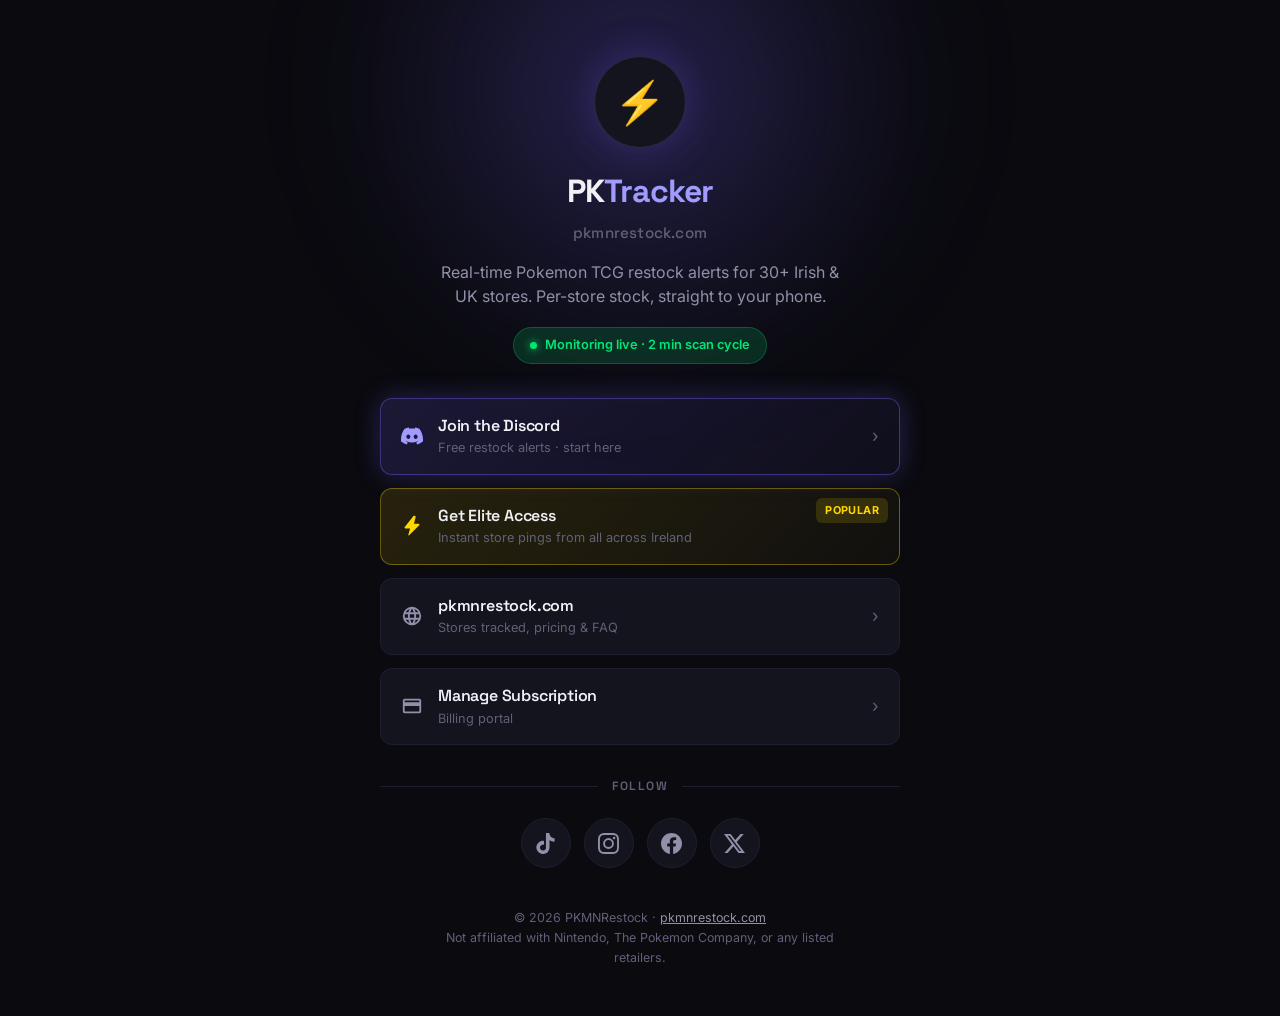
==== links.html @ 0af0466c "Add PK Tracker link-in-bio page Single static page at /links for social bios. Reuses style.css desig" ====
<!DOCTYPE html>
<html lang="en">
<head>
<!-- Google Tag Manager -->
<script>(function(w,d,s,l,i){w[l]=w[l]||[];w[l].push({'gtm.start':
new Date().getTime(),event:'gtm.js'});var f=d.getElementsByTagName(s)[0],
j=d.createElement(s),dl=l!='dataLayer'?'&l='+l:'';j.async=true;j.src=
'https://www.googletagmanager.com/gtm.js?id='+i+dl;f.parentNode.insertBefore(j,f);
})(window,document,'script','dataLayer','GTM-W5GQ55MK');</script>
<!-- End Google Tag Manager -->
    <meta charset="UTF-8">
    <meta name="viewport" content="width=device-width, initial-scale=1.0">
    <title>PK Tracker - All Links</title>
    <meta name="description" content="Every PK Tracker link in one place - Discord, TikTok, Instagram, and real-time Pokemon TCG restock alerts for Ireland &amp; UK.">
    <meta name="robots" content="index, follow">
    <link rel="canonical" href="https://pkmnrestock.com/links">
    <meta property="og:title" content="PK Tracker - All Links">
    <meta property="og:description" content="Every PK Tracker link in one place - Discord, socials, and Pokemon TCG restock alerts.">
    <meta property="og:type" content="website">
    <meta property="og:url" content="https://pkmnrestock.com/links">
    <link rel="preconnect" href="https://fonts.googleapis.com">
    <link rel="preconnect" href="https://fonts.gstatic.com" crossorigin>
    <link href="https://fonts.googleapis.com/css2?family=Inter:wght@400;500;600;700;800;900&family=Space+Grotesk:wght@500;600;700&display=swap" rel="stylesheet">
    <link rel="stylesheet" href="style.css?v=9">
    <style>
        /* ── Link-in-bio page ───────────────────────────────────────────── */
        .links-page {
            min-height: 100vh;
            display: flex;
            flex-direction: column;
            align-items: center;
            padding: 56px 20px 48px;
            position: relative;
            overflow: hidden;
        }

        /* Ambient glow, same treatment as the hero on the landing page */
        .links-glow {
            position: absolute;
            top: -220px;
            left: 50%;
            transform: translateX(-50%);
            width: 620px;
            height: 620px;
            background: radial-gradient(circle, var(--accent-glow) 0%, transparent 68%);
            filter: blur(60px);
            pointer-events: none;
            z-index: 0;
        }

        .links-inner {
            position: relative;
            z-index: 1;
            width: 100%;
            max-width: 520px;
            display: flex;
            flex-direction: column;
            align-items: center;
        }

        /* ── Profile header ─────────────────────────────────────────────── */
        .links-avatar {
            width: 92px;
            height: 92px;
            border-radius: 50%;
            display: flex;
            align-items: center;
            justify-content: center;
            font-size: 2.6rem;
            background: var(--bg-card);
            border: 1px solid var(--border-light);
            box-shadow: 0 0 40px var(--accent-glow);
            margin-bottom: 18px;
        }

        .links-name {
            font-family: 'Space Grotesk', 'Inter', sans-serif;
            font-size: 2rem;
            font-weight: 700;
            letter-spacing: -1px;
            text-align: center;
        }

        .links-handle {
            font-family: 'Space Grotesk', 'Inter', sans-serif;
            font-size: 0.95rem;
            font-weight: 500;
            letter-spacing: 0.2px;
            color: var(--text-muted);
            margin-top: 4px;
        }

        .links-bio {
            margin-top: 14px;
            text-align: center;
            color: var(--text-secondary);
            font-size: 1rem;
            max-width: 420px;
            line-height: 1.55;
        }

        .links-status {
            display: inline-flex;
            align-items: center;
            gap: 8px;
            margin-top: 18px;
            padding: 7px 16px;
            border-radius: 999px;
            background: var(--green-glow);
            border: 1px solid rgba(0, 230, 118, 0.25);
            font-size: 0.8rem;
            font-weight: 600;
            color: var(--green);
        }

        .status-dot {
            width: 7px;
            height: 7px;
            border-radius: 50%;
            background: var(--green);
            box-shadow: 0 0 8px var(--green);
            animation: pulse 2s ease-in-out infinite;
        }

        @keyframes pulse {
            0%, 100% { opacity: 1; }
            50%      { opacity: 0.35; }
        }

        /* ── Link buttons ───────────────────────────────────────────────── */
        .links-list {
            width: 100%;
            margin-top: 34px;
            display: flex;
            flex-direction: column;
            gap: 13px;
        }

        .link-row {
            position: relative;
            overflow: hidden;
            display: flex;
            align-items: center;
            gap: 15px;
            width: 100%;
            padding: 17px 20px;
            border-radius: var(--radius);
            background: var(--bg-card);
            border: 1px solid var(--border);
            transition: all var(--transition);
        }

        .link-row:hover {
            background: var(--bg-card-hover);
            border-color: var(--border-light);
            transform: translateY(-2px);
            box-shadow: var(--shadow);
        }

        .link-row .link-icon {
            flex-shrink: 0;
            width: 22px;
            height: 22px;
            display: flex;
            align-items: center;
            justify-content: center;
            color: var(--text-secondary);
            transition: color var(--transition);
        }

        .link-row:hover .link-icon { color: var(--text-primary); }

        .link-icon svg { width: 100%; height: 100%; fill: currentColor; }

        .link-text { flex: 1; min-width: 0; }

        .link-title {
            display: block;
            font-family: 'Space Grotesk', 'Inter', sans-serif;
            font-size: 1rem;
            font-weight: 600;
            letter-spacing: -0.2px;
            line-height: 1.3;
            color: var(--text-primary);
        }

        .link-sub {
            display: block;
            font-size: 0.8rem;
            line-height: 1.35;
            color: var(--text-muted);
            margin-top: 3px;
        }

        .link-arrow {
            flex-shrink: 0;
            color: var(--text-muted);
            font-size: 1.1rem;
            transition: transform var(--transition), color var(--transition);
        }

        .link-row:hover .link-arrow {
            transform: translateX(3px);
            color: var(--text-secondary);
        }

        /* Featured (primary CTA) variant */
        .link-row.featured {
            background: linear-gradient(135deg, rgba(108, 92, 231, 0.18), rgba(108, 92, 231, 0.06));
            border-color: rgba(108, 92, 231, 0.45);
            box-shadow: 0 0 26px var(--accent-glow);
        }

        .link-row.featured:hover {
            border-color: var(--accent-light);
            box-shadow: 0 0 38px var(--accent-glow);
        }

        .link-row.featured .link-icon,
        .link-row.featured:hover .link-icon { color: var(--accent-light); }

        /* Elite / gold variant */
        .link-row.gold {
            background: linear-gradient(135deg, rgba(255, 215, 0, 0.12), rgba(255, 215, 0, 0.03));
            border-color: rgba(255, 215, 0, 0.35);
        }

        .link-row.gold:hover { border-color: var(--gold); }

        .link-row.gold .link-icon,
        .link-row.gold:hover .link-icon { color: var(--gold); }

        .link-badge {
            position: absolute;
            top: 9px;
            right: 11px;
            flex-shrink: 0;
            font-size: 0.68rem;
            font-weight: 700;
            letter-spacing: 0.4px;
            text-transform: uppercase;
            padding: 4px 9px;
            border-radius: 6px;
            background: rgba(255, 215, 0, 0.14);
            color: var(--gold);
        }

        /* ── Socials row ────────────────────────────────────────────────── */
        .links-divider {
            width: 100%;
            display: flex;
            align-items: center;
            gap: 14px;
            margin: 32px 0 22px;
            color: var(--text-muted);
            font-family: 'Space Grotesk', 'Inter', sans-serif;
            font-size: 0.75rem;
            font-weight: 600;
            letter-spacing: 1.5px;
            text-transform: uppercase;
        }

        .links-divider::before,
        .links-divider::after {
            content: "";
            flex: 1;
            height: 1px;
            background: var(--border);
        }

        .socials {
            display: flex;
            flex-wrap: wrap;
            justify-content: center;
            gap: 13px;
        }

        .social-btn {
            width: 50px;
            height: 50px;
            border-radius: 50%;
            display: flex;
            align-items: center;
            justify-content: center;
            background: var(--bg-card);
            border: 1px solid var(--border);
            color: var(--text-secondary);
            transition: all var(--transition);
        }

        .social-btn svg { width: 21px; height: 21px; fill: currentColor; }

        .social-btn:hover {
            color: var(--text-primary);
            border-color: var(--accent);
            background: rgba(108, 92, 231, 0.1);
            transform: translateY(-3px);
        }

        /* ── Icon animations ───────────────────────────────────────────── */

        /* Idle: gentle stagger so the social row breathes instead of sitting dead */
        @keyframes float-y {
            0%, 100% { transform: translateY(0); }
            50%      { transform: translateY(-4px); }
        }

        .social-btn svg {
            animation: float-y 3.6s ease-in-out infinite;
            transition: transform var(--transition);
        }

        .socials .social-btn:nth-child(1) svg { animation-delay: 0s; }
        .socials .social-btn:nth-child(2) svg { animation-delay: 0.35s; }
        .socials .social-btn:nth-child(3) svg { animation-delay: 0.7s; }
        .socials .social-btn:nth-child(4) svg { animation-delay: 1.05s; }

        /* Hover: stop the drift, pop the glyph */
        .social-btn:hover svg {
            animation-play-state: paused;
            transform: scale(1.18);
        }

        /* Hover: each platform lights up in its own colour */
        .social-btn.tiktok:hover {
            color: #fff;
            border-color: #FE2C55;
            background: rgba(254, 44, 85, 0.12);
            box-shadow: 0 0 22px rgba(254, 44, 85, 0.35);
        }

        .social-btn.instagram:hover {
            color: #fff;
            border-color: #E1306C;
            background: rgba(225, 48, 108, 0.12);
            box-shadow: 0 0 22px rgba(225, 48, 108, 0.35);
        }

        .social-btn.facebook:hover {
            color: #fff;
            border-color: #1877F2;
            background: rgba(24, 119, 242, 0.12);
            box-shadow: 0 0 22px rgba(24, 119, 242, 0.35);
        }

        .social-btn.x:hover {
            color: #fff;
            border-color: #fff;
            background: rgba(255, 255, 255, 0.1);
            box-shadow: 0 0 22px rgba(255, 255, 255, 0.22);
        }

        /* Row icons: shared transition, then per-icon character */
        .link-icon svg { transition: transform var(--transition); }

        /* Discord — idle bob, like it's nudging you */
        @keyframes bob {
            0%, 100% { transform: translateY(0)     rotate(0deg); }
            25%      { transform: translateY(-2.5px) rotate(-7deg); }
            75%      { transform: translateY(1.5px)  rotate(7deg); }
        }

        .icon-discord svg { animation: bob 3s ease-in-out infinite; }
        .link-row:hover .icon-discord svg { transform: scale(1.12); }

        /* Lightning — slow charge/flicker */
        @keyframes zap {
            0%, 100% { filter: drop-shadow(0 0 0 transparent); opacity: 1; }
            50%      { filter: drop-shadow(0 0 7px var(--gold)); opacity: 0.82; }
        }

        .icon-bolt svg { animation: zap 2.4s ease-in-out infinite; }
        .link-row:hover .icon-bolt svg { transform: scale(1.15); }

        /* Globe — full rotation on hover */
        .icon-globe svg { transition: transform 0.7s cubic-bezier(0.4, 0, 0.2, 1); }
        .link-row:hover .icon-globe svg { transform: rotate(360deg); }

        /* Billing — card slides out */
        .link-row:hover .icon-card svg { transform: translateX(3px) scale(1.08); }

        /* Featured row — light sweep across the Discord CTA */
        @keyframes sweep {
            0%        { transform: translateX(-100%); }
            60%, 100% { transform: translateX(100%); }
        }

        .link-row.featured::after {
            content: "";
            position: absolute;
            inset: 0;
            background: linear-gradient(110deg, transparent 25%, rgba(255, 255, 255, 0.08) 50%, transparent 75%);
            transform: translateX(-100%);
            animation: sweep 4.5s ease-in-out infinite;
            pointer-events: none;
        }

        /* ── Footer ─────────────────────────────────────────────────────── */
        .links-footer {
            margin-top: 40px;
            text-align: center;
            font-size: 0.78rem;
            color: var(--text-muted);
            line-height: 1.6;
            max-width: 420px;
        }

        .links-footer a { color: var(--text-secondary); text-decoration: underline; }
        .links-footer a:hover { color: var(--accent-light); }

        @media (max-width: 480px) {
            .links-page  { padding: 40px 16px 36px; }
            .links-name  { font-size: 1.5rem; }
            .link-row    { padding: 15px 16px; gap: 13px; }
            .link-title  { font-size: 0.92rem; }
            .social-btn  { width: 46px; height: 46px; }
        }

        @media (prefers-reduced-motion: reduce) {
            .status-dot,
            .social-btn svg,
            .icon-discord svg,
            .icon-bolt svg,
            .link-row.featured::after {
                animation: none;
            }

            .link-row:hover,
            .social-btn:hover,
            .social-btn:hover svg,
            .link-row:hover .link-icon svg,
            .link-row:hover .icon-globe svg {
                transform: none;
            }
        }
    </style>
</head>
<body>
<!-- Google Tag Manager (noscript) -->
<noscript><iframe src="https://www.googletagmanager.com/ns.html?id=GTM-W5GQ55MK"
height="0" width="0" style="display:none;visibility:hidden"></iframe></noscript>
<!-- End Google Tag Manager (noscript) -->

<main class="links-page">
    <div class="links-glow"></div>

    <div class="links-inner">

        <!-- Profile -->
        <div class="links-avatar">&#9889;</div>
        <h1 class="links-name">PK<span class="logo-accent">Tracker</span></h1>
        <p class="links-handle">pkmnrestock.com</p>
        <p class="links-bio">
            Real-time Pokemon TCG restock alerts for 30+ Irish &amp; UK stores.
            Per-store stock, straight to your phone.
        </p>
        <div class="links-status">
            <span class="status-dot"></span>
            Monitoring live &middot; 2 min scan cycle
        </div>

        <!-- Links -->
        <nav class="links-list">

            <a class="link-row featured" href="https://discord.gg/pktrack" target="_blank" rel="noopener">
                <span class="link-icon icon-discord" aria-hidden="true">
                    <svg viewBox="0 0 24 24"><path d="M20.317 4.3698a19.7913 19.7913 0 00-4.8851-1.5152.0741.0741 0 00-.0785.0371c-.211.3753-.4447.8648-.6083 1.2495-1.8447-.2762-3.68-.2762-5.4868 0-.1636-.3933-.4058-.8742-.6177-1.2495a.077.077 0 00-.0785-.037 19.7363 19.7363 0 00-4.8852 1.515.0699.0699 0 00-.0321.0277C.5334 9.0458-.319 13.5799.0992 18.0578a.0824.0824 0 00.0312.0561c2.0528 1.5076 4.0413 2.4228 5.9929 3.0294a.0777.0777 0 00.0842-.0276c.4616-.6304.8731-1.2952 1.226-1.9942a.076.076 0 00-.0416-.1057c-.6528-.2476-1.2743-.5495-1.8722-.8923a.077.077 0 01-.0076-.1277c.1258-.0943.2517-.1923.3718-.2914a.0743.0743 0 01.0776-.0105c3.9278 1.7933 8.18 1.7933 12.0614 0a.0739.0739 0 01.0785.0095c.1202.099.246.1981.3728.2924a.077.077 0 01-.0066.1276 12.2986 12.2986 0 01-1.873.8914.0766.0766 0 00-.0407.1067c.3604.698.7719 1.3628 1.225 1.9932a.076.076 0 00.0842.0286c1.961-.6067 3.9495-1.5219 6.0023-3.0294a.077.077 0 00.0313-.0552c.5004-5.177-.8382-9.6739-3.5485-13.6604a.061.061 0 00-.0312-.0286zM8.02 15.3312c-1.1825 0-2.1569-1.0857-2.1569-2.419 0-1.3332.9555-2.4189 2.157-2.4189 1.2108 0 2.1757 1.0952 2.1568 2.419 0 1.3332-.9555 2.4189-2.1569 2.4189zm7.9748 0c-1.1825 0-2.1569-1.0857-2.1569-2.419 0-1.3332.9554-2.4189 2.1569-2.4189 1.2108 0 2.1757 1.0952 2.1568 2.419 0 1.3332-.946 2.4189-2.1568 2.4189Z"/></svg>
                </span>
                <span class="link-text">
                    <span class="link-title">Join the Discord</span>
                    <span class="link-sub">Free restock alerts &middot; start here</span>
                </span>
                <span class="link-arrow" aria-hidden="true">&rsaquo;</span>
            </a>

            <a class="link-row gold" href="https://pkmnrestock.com/#pricing">
                <span class="link-icon icon-bolt" aria-hidden="true">
                    <svg viewBox="0 0 24 24"><path d="M13 2 4.09 12.97a1 1 0 0 0 .77 1.64h5.05l-1.9 7.05a.5.5 0 0 0 .88.43L19.91 11.1a1 1 0 0 0-.77-1.64h-5.05l1.9-7.05A.5.5 0 0 0 13 2z"/></svg>
                </span>
                <span class="link-text">
                    <span class="link-title">Get Elite Access</span>
                    <span class="link-sub">Instant store pings from all across Ireland</span>
                </span>
                <span class="link-badge">Popular</span>
            </a>

            <a class="link-row" href="https://pkmnrestock.com">
                <span class="link-icon icon-globe" aria-hidden="true">
                    <svg viewBox="0 0 24 24"><path d="M12 2a10 10 0 1 0 0 20 10 10 0 0 0 0-20zm6.93 6h-2.95a15.65 15.65 0 0 0-1.38-3.56A8.03 8.03 0 0 1 18.93 8zM12 4.04c.83 1.2 1.48 2.53 1.91 3.96h-3.82c.43-1.43 1.08-2.76 1.91-3.96zM4.26 14a7.88 7.88 0 0 1 0-4h3.38a16.6 16.6 0 0 0 0 4H4.26zm.81 2h2.95c.3 1.24.76 2.44 1.38 3.56A7.99 7.99 0 0 1 5.07 16zm2.95-8H5.07a7.99 7.99 0 0 1 4.33-3.56A15.65 15.65 0 0 0 8.02 8zM12 19.96c-.83-1.2-1.48-2.53-1.91-3.96h3.82c-.43 1.43-1.08 2.76-1.91 3.96zM14.34 14H9.66a14.9 14.9 0 0 1 0-4h4.68a14.9 14.9 0 0 1 0 4zm.26 5.56c.62-1.12 1.08-2.32 1.38-3.56h2.95a8.03 8.03 0 0 1-4.33 3.56zM16.36 14a16.6 16.6 0 0 0 0-4h3.38a7.88 7.88 0 0 1 0 4h-3.38z"/></svg>
                </span>
                <span class="link-text">
                    <span class="link-title">pkmnrestock.com</span>
                    <span class="link-sub">Stores tracked, pricing &amp; FAQ</span>
                </span>
                <span class="link-arrow" aria-hidden="true">&rsaquo;</span>
            </a>

            <a class="link-row" href="https://billing.stripe.com/p/login/28E5kEewF97K9Ixa9f3F600" target="_blank" rel="noopener">
                <span class="link-icon icon-card" aria-hidden="true">
                    <svg viewBox="0 0 24 24"><path d="M20 4H4a2 2 0 0 0-2 2v12a2 2 0 0 0 2 2h16a2 2 0 0 0 2-2V6a2 2 0 0 0-2-2zm0 4H4V6h16v2zm0 10H4v-6h16v6z"/></svg>
                </span>
                <span class="link-text">
                    <span class="link-title">Manage Subscription</span>
                    <span class="link-sub">Billing portal</span>
                </span>
                <span class="link-arrow" aria-hidden="true">&rsaquo;</span>
            </a>

        </nav>

        <!-- Socials -->
        <div class="links-divider">Follow</div>
        <div class="socials">

            <a class="social-btn tiktok" href="https://www.tiktok.com/@pkmn.tracker" target="_blank" rel="noopener" aria-label="TikTok">
                <svg viewBox="0 0 24 24"><path d="M12.525.02c1.31-.02 2.61-.01 3.91-.02.08 1.53.63 3.09 1.75 4.17 1.12 1.11 2.7 1.62 4.24 1.79v4.03c-1.44-.05-2.89-.35-4.2-.97-.57-.26-1.1-.59-1.62-.93-.01 2.92.01 5.84-.02 8.75-.08 1.4-.54 2.79-1.35 3.94-1.31 1.92-3.58 3.17-5.91 3.21-1.43.08-2.86-.31-4.08-1.03-2.02-1.19-3.44-3.37-3.65-5.71-.02-.5-.03-1-.01-1.49.18-1.9 1.12-3.72 2.58-4.96 1.66-1.44 3.98-2.13 6.15-1.72.02 1.48-.04 2.96-.04 4.44-.99-.32-2.15-.23-3.02.37-.63.41-1.11 1.04-1.36 1.75-.21.51-.15 1.07-.14 1.61.24 1.64 1.82 3.02 3.5 2.87 1.12-.01 2.19-.66 2.77-1.61.19-.33.4-.67.41-1.06.1-1.79.06-3.57.07-5.36.01-4.03-.01-8.05.02-12.07z"/></svg>
            </a>

            <a class="social-btn instagram" href="https://www.instagram.com/pkmn.tracker" target="_blank" rel="noopener" aria-label="Instagram">
                <svg viewBox="0 0 24 24"><path d="M12 2.16c3.2 0 3.58.01 4.85.07 1.17.05 1.8.25 2.23.41.56.22.96.48 1.38.9.42.42.68.82.9 1.38.16.42.36 1.06.41 2.23.06 1.27.07 1.65.07 4.85s-.01 3.58-.07 4.85c-.05 1.17-.25 1.8-.41 2.23-.22.56-.48.96-.9 1.38-.42.42-.82.68-1.38.9-.42.16-1.06.36-2.23.41-1.27.06-1.65.07-4.85.07s-3.58-.01-4.85-.07c-1.17-.05-1.8-.25-2.23-.41-.56-.22-.96-.48-1.38-.9-.42-.42-.68-.82-.9-1.38-.16-.42-.36-1.06-.41-2.23-.06-1.27-.07-1.65-.07-4.85s.01-3.58.07-4.85c.05-1.17.25-1.8.41-2.23.22-.56.48-.96.9-1.38.42-.42.82-.68 1.38-.9.42-.16 1.06-.36 2.23-.41C8.42 2.17 8.8 2.16 12 2.16zM12 0C8.74 0 8.33.01 7.05.07 5.78.13 4.9.33 4.14.63c-.79.3-1.46.72-2.13 1.38C1.35 2.68.93 3.35.63 4.14.33 4.9.13 5.78.07 7.05.01 8.33 0 8.74 0 12s.01 3.67.07 4.95c.06 1.27.26 2.15.56 2.91.3.79.72 1.46 1.38 2.13.67.66 1.34 1.08 2.13 1.38.76.3 1.64.5 2.91.56C8.33 23.99 8.74 24 12 24s3.67-.01 4.95-.07c1.27-.06 2.15-.26 2.91-.56.79-.3 1.46-.72 2.13-1.38.66-.67 1.08-1.34 1.38-2.13.3-.76.5-1.64.56-2.91.06-1.28.07-1.69.07-4.95s-.01-3.67-.07-4.95c-.06-1.27-.26-2.15-.56-2.91-.3-.79-.72-1.46-1.38-2.13C21.32 1.35 20.65.93 19.86.63 19.1.33 18.22.13 16.95.07 15.67.01 15.26 0 12 0zm0 5.84a6.16 6.16 0 1 0 0 12.32 6.16 6.16 0 0 0 0-12.32zM12 16a4 4 0 1 1 0-8 4 4 0 0 1 0 8zm7.85-10.41a1.44 1.44 0 1 1-2.88 0 1.44 1.44 0 0 1 2.88 0z"/></svg>
            </a>

            <a class="social-btn facebook" href="https://www.facebook.com/PKTracker" target="_blank" rel="noopener" aria-label="Facebook">
                <svg viewBox="0 0 24 24"><path d="M24 12.073c0-6.627-5.373-12-12-12s-12 5.373-12 12c0 5.99 4.388 10.954 10.125 11.854v-8.385H7.078v-3.47h3.047V9.43c0-3.007 1.792-4.669 4.533-4.669 1.312 0 2.686.235 2.686.235v2.953H15.83c-1.491 0-1.956.925-1.956 1.874v2.25h3.328l-.532 3.47h-2.796v8.385C19.612 23.027 24 18.062 24 12.073z"/></svg>
            </a>

            <a class="social-btn x" href="https://x.com/PKTrackerIRE" target="_blank" rel="noopener" aria-label="X">
                <svg viewBox="0 0 24 24"><path d="M18.901 1.153h3.68l-8.04 9.19L24 22.846h-7.406l-5.8-7.584-6.638 7.584H.474l8.6-9.83L0 1.154h7.594l5.243 6.932ZM17.61 20.644h2.039L6.486 3.24H4.298Z"/></svg>
            </a>

        </div>

        <!-- Footer -->
        <p class="links-footer">
            &copy; 2026 PKMNRestock &middot; <a href="https://pkmnrestock.com">pkmnrestock.com</a><br>
            Not affiliated with Nintendo, The Pokemon Company, or any listed retailers.
        </p>

    </div>
</main>

</body>
</html>
---- style.css ----
/* ── Reset & Base ──────────────────────────────────────────────────────── */
*, *::before, *::after {
    margin: 0;
    padding: 0;
    box-sizing: border-box;
}

:root {
    --bg-primary: #0a0a0f;
    --bg-secondary: #0f0f18;
    --bg-card: #14141f;
    --bg-card-hover: #1a1a28;
    --border: #1e1e30;
    --border-light: #2a2a40;
    --text-primary: #f0f0f5;
    --text-secondary: #9090a8;
    --text-muted: #606078;
    --accent: #6c5ce7;
    --accent-light: #a29bfe;
    --accent-glow: rgba(108, 92, 231, 0.3);
    --green: #00e676;
    --green-glow: rgba(0, 230, 118, 0.15);
    --gold: #ffd700;
    --red: #ff5252;
    --radius: 12px;
    --radius-lg: 20px;
    --shadow: 0 4px 24px rgba(0, 0, 0, 0.4);
    --shadow-lg: 0 8px 48px rgba(0, 0, 0, 0.6);
    --transition: 0.3s cubic-bezier(0.4, 0, 0.2, 1);
}

html {
    scroll-behavior: smooth;
    -webkit-font-smoothing: antialiased;
}

body {
    font-family: 'Inter', -apple-system, BlinkMacSystemFont, sans-serif;
    background: var(--bg-primary);
    color: var(--text-primary);
    line-height: 1.6;
    overflow-x: hidden;
}

a {
    color: inherit;
    text-decoration: none;
}

/* ── Container ────────────────────────────────────────────────────────── */
.container {
    max-width: 1140px;
    margin: 0 auto;
    padding: 0 24px;
}

/* ── Nav ──────────────────────────────────────────────────────────────── */
.nav {
    position: fixed;
    top: 0;
    left: 0;
    right: 0;
    z-index: 100;
    background: rgba(10, 10, 15, 0.85);
    backdrop-filter: blur(20px);
    border-bottom: 1px solid var(--border);
}

.nav-inner {
    max-width: 1140px;
    margin: 0 auto;
    padding: 0 24px;
    height: 64px;
    display: flex;
    align-items: center;
    justify-content: space-between;
}

.nav-logo {
    font-size: 1.25rem;
    font-weight: 800;
    letter-spacing: -0.5px;
    display: flex;
    align-items: center;
    gap: 8px;
}

.logo-icon {
    font-size: 1.4rem;
}

.logo-accent {
    color: var(--accent-light);
}

.nav-links {
    display: flex;
    gap: 32px;
}

.nav-links a {
    font-size: 0.9rem;
    font-weight: 500;
    color: var(--text-secondary);
    transition: color var(--transition);
}

.nav-links a:hover {
    color: var(--text-primary);
}

/* ── Buttons ──────────────────────────────────────────────────────────── */
.btn {
    display: inline-flex;
    align-items: center;
    justify-content: center;
    padding: 10px 24px;
    border-radius: 8px;
    font-size: 0.9rem;
    font-weight: 600;
    cursor: pointer;
    transition: all var(--transition);
    border: none;
    text-decoration: none;
}

.btn-primary {
    background: var(--accent);
    color: #fff;
    box-shadow: 0 0 20px var(--accent-glow);
}

.btn-primary:hover {
    background: var(--accent-light);
    box-shadow: 0 0 30px var(--accent-glow);
    transform: translateY(-2px);
}

.btn-outline {
    background: transparent;
    color: var(--text-primary);
    border: 1px solid var(--border-light);
}

.btn-outline:hover {
    border-color: var(--accent);
    color: var(--accent-light);
    background: rgba(108, 92, 231, 0.08);
}

.btn-lg {
    padding: 14px 32px;
    font-size: 1rem;
    border-radius: 10px;
}

.btn-block {
    width: 100%;
}

.btn-nav {
    padding: 8px 20px;
    font-size: 0.85rem;
}

/* ── Hero ─────────────────────────────────────────────────────────────── */
.hero {
    position: relative;
    min-height: 100vh;
    display: flex;
    align-items: center;
    justify-content: center;
    text-align: center;
    padding: 120px 24px 80px;
    overflow: hidden;
}

.hero-glow {
    position: absolute;
    top: -200px;
    left: 50%;
    transform: translateX(-50%);
    width: 800px;
    height: 800px;
    background: radial-gradient(circle, var(--accent-glow) 0%, transparent 70%);
    pointer-events: none;
    animation: pulseGlow 6s ease-in-out infinite;
}

@keyframes pulseGlow {
    0%, 100% { opacity: 0.4; transform: translateX(-50%) scale(1); }
    50% { opacity: 0.7; transform: translateX(-50%) scale(1.1); }
}

.hero-content {
    position: relative;
    max-width: 720px;
    z-index: 1;
}

.hero-badge {
    display: inline-block;
    padding: 6px 16px;
    border-radius: 100px;
    font-size: 0.8rem;
    font-weight: 600;
    color: var(--accent-light);
    background: rgba(108, 92, 231, 0.12);
    border: 1px solid rgba(108, 92, 231, 0.25);
    margin-bottom: 24px;
    letter-spacing: 0.3px;
}

.hero h1 {
    font-size: 3.5rem;
    font-weight: 900;
    line-height: 1.1;
    letter-spacing: -1.5px;
    margin-bottom: 20px;
}

.text-gradient {
    background: linear-gradient(135deg, var(--accent-light), var(--green));
    -webkit-background-clip: text;
    -webkit-text-fill-color: transparent;
    background-clip: text;
}

.hero-sub {
    font-size: 1.15rem;
    color: var(--text-secondary);
    line-height: 1.7;
    margin-bottom: 36px;
    max-width: 560px;
    margin-left: auto;
    margin-right: auto;
}

.hero-buttons {
    display: flex;
    gap: 16px;
    justify-content: center;
    margin-bottom: 64px;
}

.hero-stats {
    display: flex;
    justify-content: center;
    gap: 48px;
    padding-top: 48px;
    border-top: 1px solid var(--border);
}

.stat {
    text-align: center;
}

.stat-number {
    display: block;
    font-size: 1.8rem;
    font-weight: 800;
    letter-spacing: -0.5px;
    color: var(--text-primary);
}

.stat-label {
    font-size: 0.8rem;
    color: var(--text-muted);
    text-transform: uppercase;
    letter-spacing: 1px;
    font-weight: 500;
}

/* ── Sections ─────────────────────────────────────────────────────────── */
.section {
    padding: 100px 0;
}

.section-dark {
    background: var(--bg-secondary);
}

.section-header {
    text-align: center;
    margin-bottom: 64px;
}

.section-header h2 {
    font-size: 2.4rem;
    font-weight: 800;
    letter-spacing: -1px;
    margin-bottom: 12px;
}

.section-header p {
    font-size: 1.1rem;
    color: var(--text-secondary);
}

/* ── Steps (How It Works) ─────────────────────────────────────────────── */
.steps {
    display: grid;
    grid-template-columns: repeat(3, 1fr);
    gap: 16px;
    position: relative;
}

.step {
    text-align: center;
    padding: 48px 32px 40px;
    border-radius: var(--radius-lg);
    background: var(--bg-card);
    border: 1px solid var(--border);
    transition: all var(--transition);
    position: relative;
    overflow: visible;
}

.step:hover {
    border-color: var(--accent);
    transform: translateY(-6px);
    box-shadow: 0 12px 40px rgba(108, 92, 231, 0.15);
}

.step-icon-wrap {
    position: relative;
    width: 80px;
    height: 80px;
    margin: 0 auto 24px;
}

.step-icon {
    width: 80px;
    height: 80px;
    border-radius: 50%;
    background: linear-gradient(135deg, rgba(108, 92, 231, 0.15), rgba(0, 230, 118, 0.08));
    border: 2px solid var(--border-light);
    display: flex;
    align-items: center;
    justify-content: center;
    font-size: 2rem;
    transition: all var(--transition);
}

.step:hover .step-icon {
    border-color: var(--accent);
    box-shadow: 0 0 24px var(--accent-glow);
    transform: scale(1.05);
}

.step-number {
    position: absolute;
    top: -6px;
    right: -6px;
    width: 28px;
    height: 28px;
    border-radius: 50%;
    background: var(--accent);
    color: #fff;
    font-size: 0.8rem;
    font-weight: 800;
    display: flex;
    align-items: center;
    justify-content: center;
    box-shadow: 0 0 12px var(--accent-glow);
    z-index: 2;
}

.step-connector {
    display: none;
}

.step h3 {
    font-size: 1.2rem;
    font-weight: 700;
    margin-bottom: 12px;
}

.step p {
    color: var(--text-secondary);
    font-size: 0.95rem;
    line-height: 1.7;
}

/* Connector line between steps (desktop only) */
@media (min-width: 769px) {
    .step-connector {
        display: block;
        position: absolute;
        top: 88px;
        right: -24px;
        width: 48px;
        height: 2px;
        z-index: 1;
    }

    .step-connector::before {
        content: '';
        position: absolute;
        top: 0;
        left: 0;
        width: 100%;
        height: 100%;
        background: linear-gradient(90deg, var(--accent) 0%, var(--border-light) 100%);
        border-radius: 1px;
    }

    .step-connector::after {
        content: '';
        position: absolute;
        top: -4px;
        right: 0;
        width: 0;
        height: 0;
        border-top: 5px solid transparent;
        border-bottom: 5px solid transparent;
        border-left: 8px solid var(--border-light);
    }

    .step:last-child .step-connector {
        display: none;
    }
}

/* ── Features Grid ────────────────────────────────────────────────────── */
.features-grid {
    display: grid;
    grid-template-columns: repeat(3, 1fr);
    gap: 24px;
}

.feature-card {
    padding: 36px 28px;
    border-radius: var(--radius-lg);
    background: var(--bg-card);
    border: 1px solid var(--border);
    transition: all var(--transition);
}

.feature-card:hover {
    border-color: var(--border-light);
    transform: translateY(-4px);
    box-shadow: var(--shadow);
}

.feature-icon {
    font-size: 2rem;
    margin-bottom: 16px;
    display: block;
}

.feature-card h3 {
    font-size: 1.1rem;
    font-weight: 700;
    margin-bottom: 10px;
}

.feature-card p {
    color: var(--text-secondary);
    font-size: 0.9rem;
    line-height: 1.7;
}

/* ── Store Tiers ──────────────────────────────────────────────────────── */
.tiers-comparison {
    display: grid;
    grid-template-columns: repeat(2, 1fr);
    gap: 32px;
}

.tier-col {
    border-radius: var(--radius-lg);
    background: var(--bg-card);
    border: 1px solid var(--border);
    overflow: hidden;
}

.tier-header {
    padding: 28px 28px 20px;
    border-bottom: 1px solid var(--border);
}

.tier-header h3 {
    font-size: 1.3rem;
    font-weight: 700;
    margin-bottom: 4px;
}

.tier-header p {
    font-size: 0.9rem;
    color: var(--text-secondary);
}

.tier-badge {
    display: inline-block;
    padding: 3px 10px;
    border-radius: 100px;
    font-size: 0.7rem;
    font-weight: 700;
    text-transform: uppercase;
    letter-spacing: 0.5px;
    margin-bottom: 8px;
}

.tier-free .tier-badge {
    background: rgba(0, 230, 118, 0.12);
    color: var(--green);
    border: 1px solid rgba(0, 230, 118, 0.25);
}

.tier-paid .tier-badge {
    background: rgba(108, 92, 231, 0.12);
    color: var(--accent-light);
    border: 1px solid rgba(108, 92, 231, 0.25);
}

.tier-col:last-child {
    border-color: var(--accent);
    box-shadow: 0 0 30px var(--accent-glow);
}

.store-list {
    list-style: none;
    padding: 20px 28px;
}

.store-list li {
    padding: 10px 0;
    font-size: 0.95rem;
    font-weight: 500;
    border-bottom: 1px solid var(--border);
    display: flex;
    align-items: center;
    gap: 10px;
}

.store-list li:last-child {
    border-bottom: none;
}

.store-tag {
    font-size: 0.65rem;
    font-weight: 700;
    padding: 2px 8px;
    border-radius: 4px;
    text-transform: uppercase;
    letter-spacing: 0.5px;
    flex-shrink: 0;
}

.tag-perstore {
    background: rgba(0, 230, 118, 0.12);
    color: var(--green);
}

.tag-online {
    background: rgba(108, 92, 231, 0.12);
    color: var(--accent-light);
}

.tag-qty {
    background: rgba(255, 215, 0, 0.12);
    color: var(--gold);
}

.tag-community {
    background: rgba(255, 255, 255, 0.06);
    color: var(--text-secondary);
}

.store-list-divider {
    font-size: 0.75rem;
    font-weight: 700;
    text-transform: uppercase;
    letter-spacing: 1px;
    color: var(--text-muted);
    padding: 16px 0 6px !important;
    border-bottom: none !important;
}

.store-detail {
    font-size: 0.8rem;
    color: var(--text-muted);
    margin-left: auto;
}

/* ── Pricing ──────────────────────────────────────────────────────────── */
.pricing-grid {
    display: grid;
    grid-template-columns: repeat(2, 1fr);
    gap: 32px;
    max-width: 800px;
    margin: 0 auto;
}

.pricing-grid-3 {
    grid-template-columns: repeat(3, 1fr);
    max-width: 1100px;
}

.price-card {
    padding: 40px 36px;
    border-radius: var(--radius-lg);
    background: var(--bg-card);
    border: 1px solid var(--border);
    position: relative;
    display: flex;
    flex-direction: column;
}

.price-card-featured {
    border-color: var(--accent);
    box-shadow: 0 0 40px var(--accent-glow);
}

.price-card-annual {
    border-color: var(--green);
    box-shadow: 0 0 30px var(--green-glow);
}

.price-popular {
    position: absolute;
    top: -14px;
    left: 50%;
    transform: translateX(-50%);
    background: var(--accent);
    color: #fff;
    padding: 4px 16px;
    border-radius: 100px;
    font-size: 0.75rem;
    font-weight: 700;
    text-transform: uppercase;
    letter-spacing: 0.5px;
    white-space: nowrap;
}

.price-save {
    position: absolute;
    top: -14px;
    left: 50%;
    transform: translateX(-50%);
    background: var(--green);
    color: #000;
    padding: 4px 16px;
    border-radius: 100px;
    font-size: 0.75rem;
    font-weight: 700;
    text-transform: uppercase;
    letter-spacing: 0.5px;
    white-space: nowrap;
}

.price-tier {
    font-size: 1rem;
    font-weight: 700;
    color: var(--text-secondary);
    text-transform: uppercase;
    letter-spacing: 1px;
    margin-bottom: 16px;
}

.price-amount {
    margin-bottom: 8px;
    display: flex;
    align-items: baseline;
    gap: 2px;
}

.price-currency {
    font-size: 1.6rem;
    font-weight: 700;
    color: var(--text-secondary);
}

.price-value {
    font-size: 3.5rem;
    font-weight: 900;
    letter-spacing: -2px;
    line-height: 1;
}

.price-period {
    font-size: 1rem;
    color: var(--text-muted);
    margin-left: 4px;
}

.price-desc {
    color: var(--text-secondary);
    font-size: 0.9rem;
    margin-bottom: 28px;
}

.price-features {
    list-style: none;
    margin-bottom: 32px;
    flex-grow: 1;
}

.price-features li {
    padding: 8px 0;
    font-size: 0.9rem;
    color: var(--text-secondary);
    display: flex;
    align-items: center;
    gap: 10px;
}

.price-features li::before {
    content: "\2713";
    color: var(--green);
    font-weight: 700;
    font-size: 0.85rem;
    flex-shrink: 0;
}

.price-card-featured .price-features li::before {
    color: var(--accent-light);
}

/* ── Community ────────────────────────────────────────────────────────── */
.community-grid {
    display: grid;
    grid-template-columns: repeat(3, 1fr);
    gap: 24px;
}

.community-card {
    padding: 32px 28px;
    border-radius: var(--radius-lg);
    background: var(--bg-card);
    border: 1px solid var(--border);
    transition: all var(--transition);
}

.community-card:hover {
    border-color: var(--border-light);
    transform: translateY(-3px);
}

.community-card h3 {
    font-size: 1.1rem;
    font-weight: 700;
    margin-bottom: 10px;
}

.community-card p {
    color: var(--text-secondary);
    font-size: 0.9rem;
    line-height: 1.7;
}

/* ── FAQ ──────────────────────────────────────────────────────────────── */
.faq-list {
    max-width: 720px;
    margin: 0 auto;
}

.faq-item {
    border-bottom: 1px solid var(--border);
}

.faq-question {
    width: 100%;
    background: none;
    border: none;
    padding: 20px 0;
    font-size: 1rem;
    font-weight: 600;
    color: var(--text-primary);
    text-align: left;
    cursor: pointer;
    display: flex;
    justify-content: space-between;
    align-items: center;
    font-family: inherit;
    transition: color var(--transition);
}

.faq-question:hover {
    color: var(--accent-light);
}

.faq-arrow {
    font-size: 0.8rem;
    transition: transform var(--transition);
}

.faq-item.open .faq-arrow {
    transform: rotate(180deg);
}

.faq-answer {
    max-height: 0;
    overflow: hidden;
    transition: max-height 0.4s ease, padding 0.4s ease;
}

.faq-item.open .faq-answer {
    max-height: 200px;
    padding-bottom: 20px;
}

.faq-answer p {
    color: var(--text-secondary);
    font-size: 0.95rem;
    line-height: 1.7;
}

/* ── CTA ──────────────────────────────────────────────────────────────── */
.cta-section {
    text-align: center;
    background: linear-gradient(180deg, var(--bg-primary) 0%, var(--bg-secondary) 100%);
    position: relative;
}

.cta-section::before {
    content: '';
    position: absolute;
    top: 0;
    left: 50%;
    transform: translateX(-50%);
    width: 600px;
    height: 400px;
    background: radial-gradient(circle, var(--accent-glow) 0%, transparent 70%);
    pointer-events: none;
    opacity: 0.5;
}

.cta-content {
    position: relative;
    z-index: 1;
}

.cta-content h2 {
    font-size: 2.4rem;
    font-weight: 800;
    letter-spacing: -1px;
    margin-bottom: 16px;
}

.cta-content p {
    font-size: 1.1rem;
    color: var(--text-secondary);
    margin-bottom: 32px;
}

/* ── Footer ───────────────────────────────────────────────────────────── */
.footer {
    padding: 40px 0;
    border-top: 1px solid var(--border);
}

.footer-inner {
    display: flex;
    flex-direction: column;
    align-items: center;
    gap: 20px;
}

.footer-brand {
    font-size: 1.1rem;
    font-weight: 800;
    display: flex;
    align-items: center;
    gap: 8px;
}

.footer-links {
    display: flex;
    gap: 24px;
}

.footer-links a {
    font-size: 0.85rem;
    color: var(--text-secondary);
    transition: color var(--transition);
}

.footer-links a:hover {
    color: var(--text-primary);
}

.footer-copy {
    font-size: 0.8rem;
    color: var(--text-muted);
    text-align: center;
}

/* ── Hamburger Menu ───────────────────────────────────────────────────── */
.hamburger {
    display: none;
    background: none;
    border: none;
    cursor: pointer;
    padding: 8px;
    flex-direction: column;
    gap: 5px;
}

.hamburger span {
    display: block;
    width: 24px;
    height: 2px;
    background: #fff;
    border-radius: 2px;
    transition: 0.3s;
}

/* ── Responsive ───────────────────────────────────────────────────────── */
@media (max-width: 768px) {
    .nav-links {
        display: none;
        position: absolute;
        top: 100%;
        left: 0;
        right: 0;
        background: rgba(10, 10, 30, 0.98);
        backdrop-filter: blur(20px);
        flex-direction: column;
        padding: 16px 24px;
        gap: 0;
        border-bottom: 1px solid rgba(255, 255, 255, 0.1);
    }

    .nav-links.open {
        display: flex;
    }

    .nav-links a {
        padding: 12px 0;
        border-bottom: 1px solid rgba(255, 255, 255, 0.05);
    }

    .nav-links a:last-child {
        border-bottom: none;
    }

    .nav-inner {
        position: relative;
    }

    .hamburger {
        display: flex;
    }

    .hero h1 {
        font-size: 2.2rem;
    }

    .hero-sub {
        font-size: 1rem;
    }

    .hero-stats {
        flex-wrap: wrap;
        gap: 24px;
    }

    .stat {
        flex: 0 0 40%;
    }

    .hero-buttons {
        flex-direction: column;
        align-items: center;
    }

    .steps,
    .features-grid,
    .community-grid {
        grid-template-columns: 1fr;
    }

    .tiers-comparison,
    .pricing-grid,
    .pricing-grid-3 {
        grid-template-columns: 1fr;
    }

    .section-header h2 {
        font-size: 1.8rem;
    }

    .cta-content h2 {
        font-size: 1.8rem;
    }
}
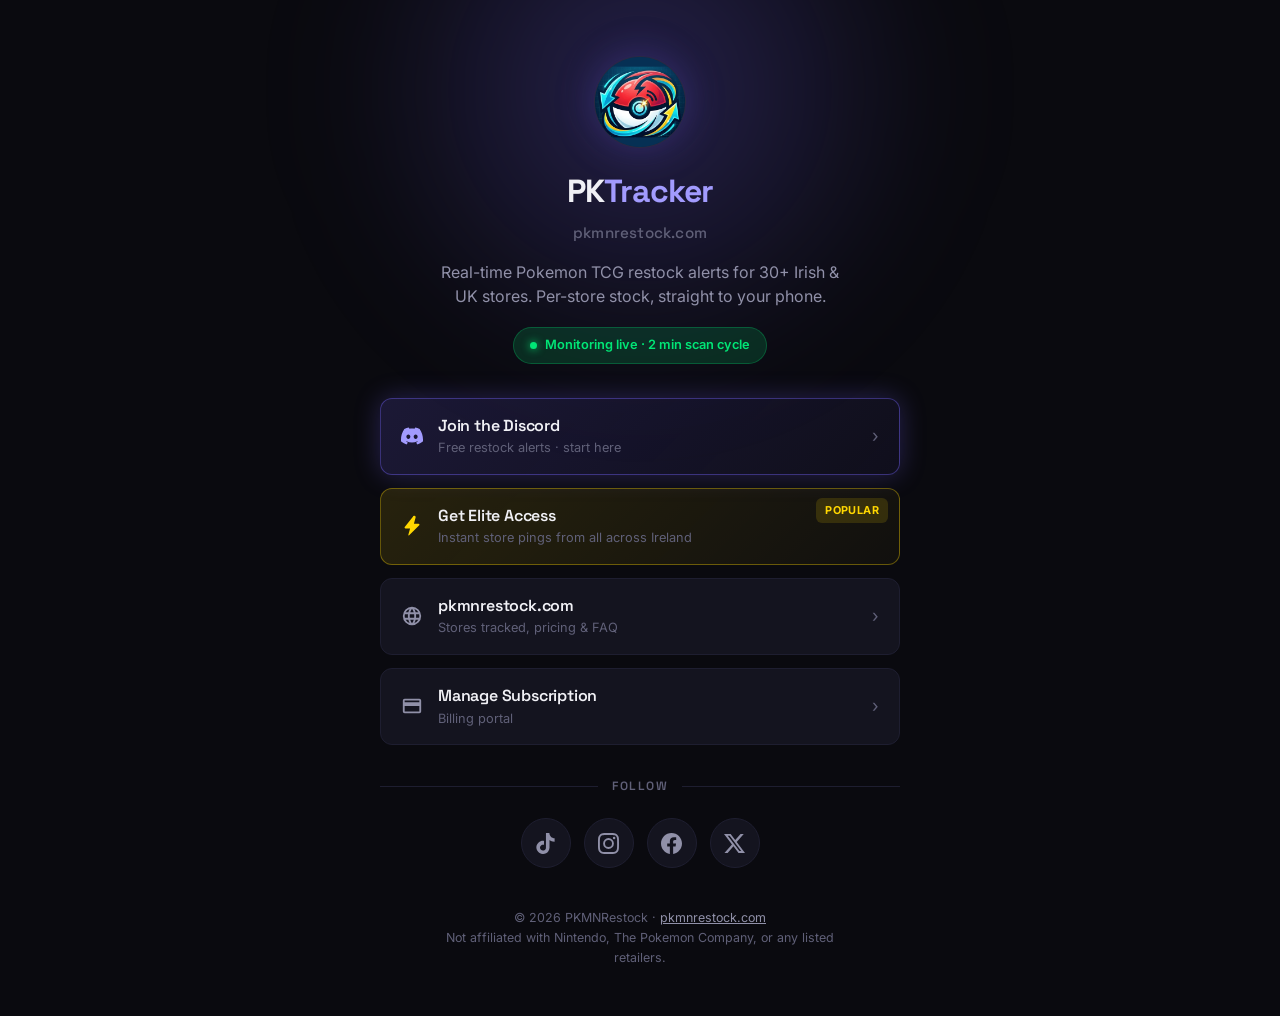
==== commit 6a57798e: "Use the PKMN Restock Bot logo as the /links avatar Replaces the lightning emoji with the real mark. " ====
--- a/links.html
+++ b/links.html
@@ -60,13 +60,11 @@
 
         /* ── Profile header ─────────────────────────────────────────────── */
         .links-avatar {
+            display: block;
             width: 92px;
             height: 92px;
             border-radius: 50%;
-            display: flex;
-            align-items: center;
-            justify-content: center;
-            font-size: 2.6rem;
+            object-fit: cover;
             background: var(--bg-card);
             border: 1px solid var(--border-light);
             box-shadow: 0 0 40px var(--accent-glow);
@@ -447,7 +445,8 @@
     <div class="links-inner">
 
         <!-- Profile -->
-        <div class="links-avatar">&#9889;</div>
+        <img class="links-avatar" src="assets/logo.webp" width="320" height="320"
+             alt="PK Tracker logo" fetchpriority="high">
         <h1 class="links-name">PK<span class="logo-accent">Tracker</span></h1>
         <p class="links-handle">pkmnrestock.com</p>
         <p class="links-bio">
